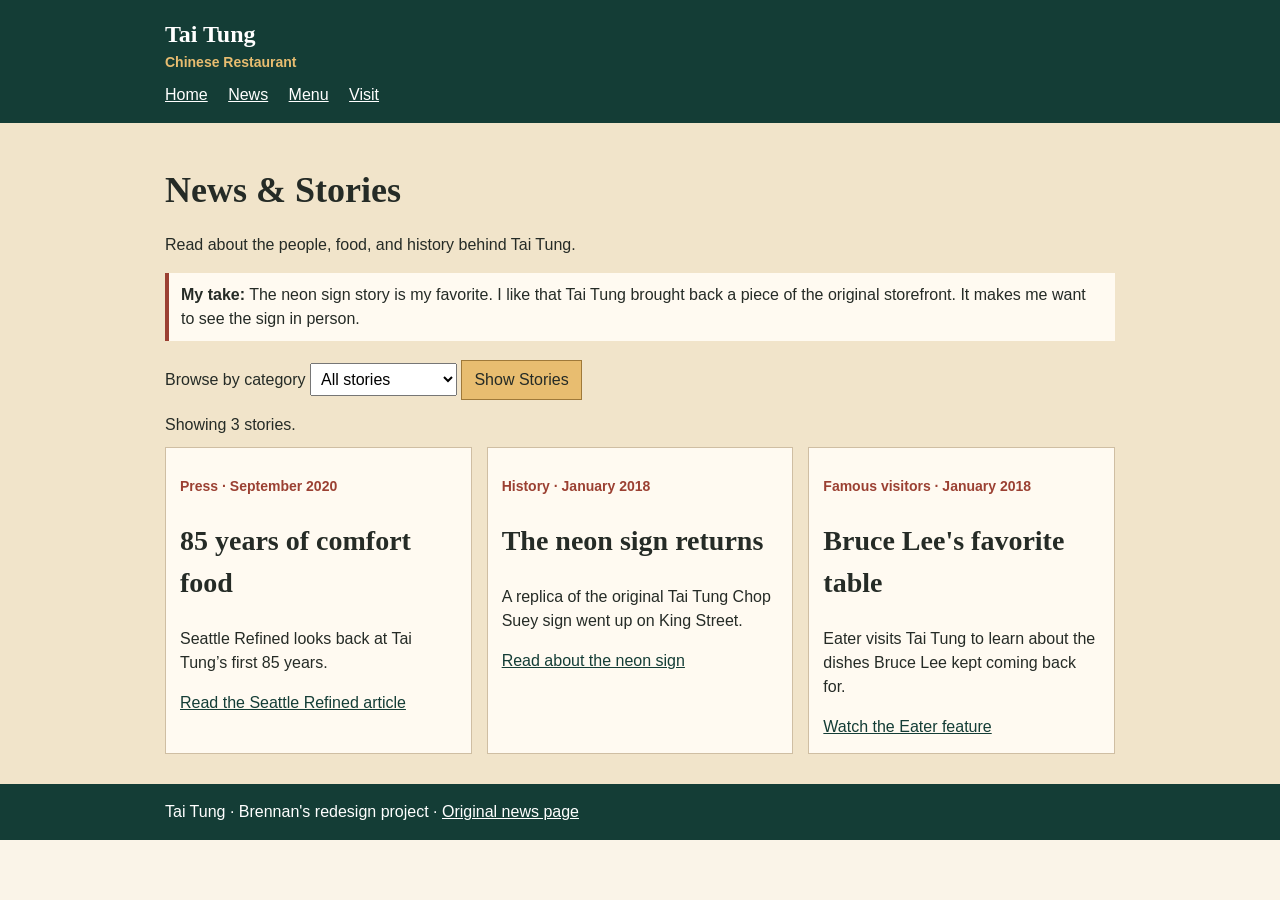
==== news.html @ 674c10a8 "save these" ====
<!DOCTYPE html>
<html lang="en">
<head>
    <meta charset="UTF-8">
    <meta name="viewport" content="width=device-width, initial-scale=1.0">
    <title>Tai Tung | News</title>
    <link rel="stylesheet" href="css/style.css">
    <script src="script.js" defer></script>
</head>
<body>
    <header class="site-header">
        <div class="container">
            <a class="brand" href="index.html">
                Tai Tung
                <span>Chinese Restaurant</span>
            </a>

            <nav aria-label="Main navigation">
                <a href="index.html">Home</a>
                <a href="news.html" aria-current="page">News</a>
                <a href="https://www.taitungrestaurant.com/menu">Menu</a>
                <a href="index.html#visit">Visit</a>
            </nav>
        </div>
    </header>

    <main class="section news-section">
        <div class="container">
            <h1>News &amp; Stories</h1>
            <p>Read about the people, food, and history behind Tai Tung.</p>

            <p class="my-take">
                <strong>My take:</strong> The neon sign story is my favorite.
                I like that Tai Tung brought back a piece of the original
                storefront. It makes me want to see the sign in person.
            </p>

            <form id="news-filter">
                <label for="category">Browse by category</label>
                <select id="category" name="category">
                    <option value="all">All stories</option>
                    <option value="press">Press</option>
                    <option value="history">History</option>
                    <option value="visitors">Famous visitors</option>
                </select>
                <button class="button" type="submit">Show Stories</button>
            </form>

            <output id="story-count" for="category" aria-live="polite">
                Showing 3 stories.
            </output>

            <div class="news-grid">
                <article class="news-card" data-category="press">
                    <p class="eyebrow">Press · September 2020</p>
                    <h2>85 years of comfort food</h2>
                    <p>Seattle Refined looks back at Tai Tung’s first 85 years.</p>
                    <a href="https://seattlerefined.com/eat-drink/tai-tung-celebrates-85-years-of-chinese-comfort-food">
                        Read the Seattle Refined article
                    </a>
                </article>

                <article class="news-card" data-category="history">
                    <p class="eyebrow">History · January 2018</p>
                    <h2>The neon sign returns</h2>
                    <p>A replica of the original Tai Tung Chop Suey sign went up on King Street.</p>
                    <a href="https://nwasianweekly.com/2018/01/neon-sign-at-tai-tung/">
                        Read about the neon sign
                    </a>
                </article>

                <article class="news-card" data-category="visitors">
                    <p class="eyebrow">Famous visitors · January 2018</p>
                    <h2>Bruce Lee's favorite table</h2>
                    <p>Eater visits Tai Tung to learn about the dishes Bruce Lee kept coming back for.</p>
                    <a href="https://www.eater.com/2018/1/15/16886416/tai-tung-seattle-bruce-lee-video">
                        Watch the Eater feature
                    </a>
                </article>
            </div>
        </div>
    </main>

    <footer>
        <div class="container">
            Tai Tung · Brennan's redesign project ·
            <a href="https://www.taitungrestaurant.com/news">Original news page</a>
        </div>
    </footer>
</body>
</html>
---- css/style.css ----
body {
    margin: 0;
    background-color: #faf4e8;
    color: #252b26;
    font-family: Arial, sans-serif;
    line-height: 1.5;
}

.container {
    width: 90%;
    max-width: 950px;
    margin: auto;
}

h1, h2, h3, .brand {
    font-family: Georgia, serif;
}

h1 {
    font-size: 36px;
    margin: 10px 0;
}

h2 {
    font-size: 28px;
}

a {
    color: #143d36;
}

.site-header, footer {
    background-color: #143d36;
    color: white;
    padding: 16px 0;
}

.site-header a, footer a {
    color: white;
}

.brand {
    font-size: 24px;
    font-weight: bold;
    text-decoration: none;
}

.brand span {
    display: block;
    font-family: Arial, sans-serif;
    font-size: 14px;
    color: #e8bd70;
}

nav {
    margin-top: 10px;
}

nav a {
    display: inline-block;
    margin-right: 16px;
}

.hero, .section {
    padding: 30px 0;
}

.visit-strip, .news-section {
    background-color: #f1e4ca;
}

.quick-info {
    padding: 12px 0;
}

.quick-info span {
    display: inline-block;
    margin-right: 12px;
    margin-left: 8px;
}

/* CSS Grid for the photos and news cards */
.two-column {
    display: grid;
    grid-template-columns: 1fr 1fr;
    gap: 24px;
    align-items: center;
}

.news-grid {
    display: grid;
    grid-template-columns: 1fr 1fr 1fr;
    gap: 15px;
}

.news-card {
    background-color: #fffaf1;
    border: 1px solid #cfbea3;
    padding: 14px;
}

.eyebrow {
    color: #9b4032;
    font-size: 14px;
    font-weight: bold;
}

figure {
    margin: 0;
}

img {
    display: block;
    width: 100%;
}

figcaption {
    font-size: 13px;
    margin-top: 5px;
}

.buttons {
    margin-top: 15px;
}

.button {
    display: inline-block;
    background-color: #e8bd70;
    color: #252b26;
    border: 1px solid #9f7939;
    padding: 7px 12px;
    margin: 3px 3px 3px 0;
    font: inherit;
    text-decoration: none;
    cursor: pointer;
}

select {
    padding: 6px;
    font: inherit;
}

output {
    display: block;
    margin: 10px 0;
}

.my-take {
    background-color: #fffaf1;
    border-left: 4px solid #9b4032;
    padding: 10px 12px;
}

table {
    width: 100%;
    border-collapse: collapse;
}

caption {
    font-weight: bold;
    text-align: left;
    margin-bottom: 6px;
}

th, td {
    border: 1px solid #cfbea3;
    padding: 8px;
    text-align: left;
}

thead {
    background-color: #143d36;
    color: white;
}

@media (max-width: 700px) {
    .two-column, .news-grid {
        grid-template-columns: 1fr;
    }
}
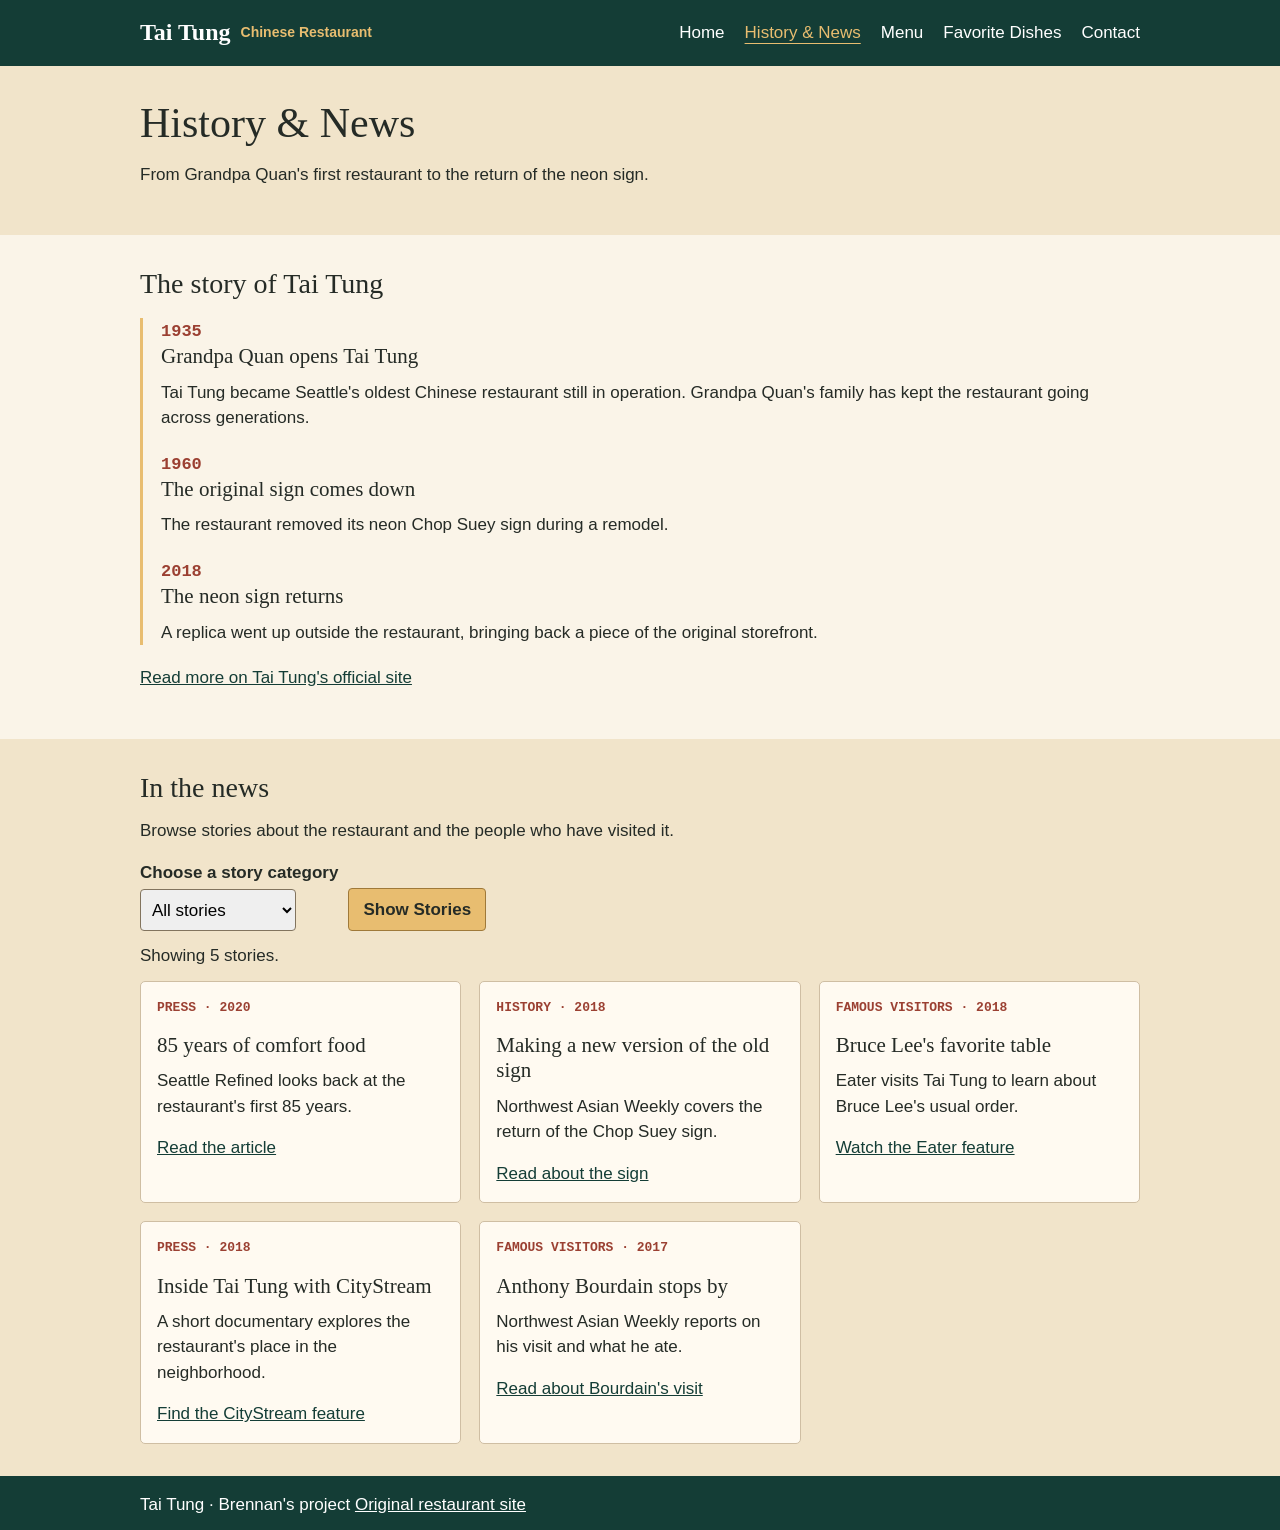
==== commit a3d664ab: "Changes Pushed to final" ====
--- a/news.html
+++ b/news.html
@@ -3,13 +3,14 @@
 <head>
     <meta charset="UTF-8">
     <meta name="viewport" content="width=device-width, initial-scale=1.0">
-    <title>Tai Tung | News</title>
+    <title>Tai Tung Chinese Restaurant | History &amp; News</title>
     <link rel="stylesheet" href="css/style.css">
+    <link rel="icon" type="image/png" href="images/horse.png">
     <script src="script.js" defer></script>
 </head>
 <body>
     <header class="site-header">
-        <div class="container">
+        <div class="container header-inner">
             <a class="brand" href="index.html">
                 Tai Tung
                 <span>Chinese Restaurant</span>
@@ -17,74 +18,137 @@
 
             <nav aria-label="Main navigation">
                 <a href="index.html">Home</a>
-                <a href="news.html" aria-current="page">News</a>
-                <a href="https://www.taitungrestaurant.com/menu">Menu</a>
-                <a href="index.html#visit">Visit</a>
+                <a href="news.html" aria-current="page">History &amp; News</a>
+                <a href="menu.html">Menu</a>
+                <a href="favorites.html">Favorite Dishes</a>
+                <a href="contact.html">Contact</a>
             </nav>
         </div>
     </header>
 
-    <main class="section news-section">
-        <div class="container">
-            <h1>News &amp; Stories</h1>
-            <p>Read about the people, food, and history behind Tai Tung.</p>
+    <main>
+        <section class="page-heading">
+            <div class="container">
+                <h1>History &amp; News</h1>
+                <p>From Grandpa Quan's first restaurant to the return of the neon sign.</p>
+            </div>
+        </section>
 
-            <p class="my-take">
-                <strong>My take:</strong> The neon sign story is my favorite.
-                I like that Tai Tung brought back a piece of the original
-                storefront. It makes me want to see the sign in person.
+        <section class="section container" aria-labelledby="history-title">
+            <h2 id="history-title">The story of Tai Tung</h2>
+
+            <ol class="history-timeline">
+                <li>
+                    <strong>1935</strong>
+                    <div>
+                        <h3>Grandpa Quan opens Tai Tung</h3>
+                        <p>
+                            Tai Tung became Seattle's oldest Chinese restaurant
+                            still in operation. Grandpa Quan's family has kept
+                            the restaurant going across generations.
+                        </p>
+                    </div>
+                </li>
+
+                <li>
+                    <strong>1960</strong>
+                    <div>
+                        <h3>The original sign comes down</h3>
+                        <p>
+                            The restaurant removed its neon Chop Suey sign
+                            during a remodel.
+                        </p>
+                    </div>
+                </li>
+
+                <li>
+                    <strong>2018</strong>
+                    <div>
+                        <h3>The neon sign returns</h3>
+                        <p>
+                            A replica went up outside the restaurant, bringing
+                            back a piece of the original storefront.
+                        </p>
+                    </div>
+                </li>
+            </ol>
+
+            <p>
+                <a href="https://www.taitungrestaurant.com/news"
+                   target="_blank" rel="noopener noreferrer">Read more on Tai Tung's official site</a>
             </p>
+        </section>
 
-            <form id="news-filter">
-                <label for="category">Browse by category</label>
-                <select id="category" name="category">
-                    <option value="all">All stories</option>
-                    <option value="press">Press</option>
-                    <option value="history">History</option>
-                    <option value="visitors">Famous visitors</option>
-                </select>
-                <button class="button" type="submit">Show Stories</button>
-            </form>
+        <section class="section news-section" aria-labelledby="news-title">
+            <div class="container">
+                <h2 id="news-title">In the news</h2>
+                <p>Browse stories about the restaurant and the people who have visited it.</p>
 
-            <output id="story-count" for="category" aria-live="polite">
-                Showing 3 stories.
-            </output>
+                <form class="filter-form" id="news-filter">
+                    <div>
+                        <label for="news-category">Choose a story category</label>
+                        <select id="news-category">
+                            <option value="all">All stories</option>
+                            <option value="press">Press</option>
+                            <option value="history">History</option>
+                            <option value="visitors">Famous visitors</option>
+                        </select>
+                    </div>
+                    <button class="button" type="submit">Show Stories</button>
+                </form>
 
-            <div class="news-grid">
-                <article class="news-card" data-category="press">
-                    <p class="eyebrow">Press · September 2020</p>
-                    <h2>85 years of comfort food</h2>
-                    <p>Seattle Refined looks back at Tai Tung’s first 85 years.</p>
-                    <a href="https://seattlerefined.com/eat-drink/tai-tung-celebrates-85-years-of-chinese-comfort-food">
-                        Read the Seattle Refined article
-                    </a>
-                </article>
+                <output id="story-count" for="news-category" aria-live="polite">Showing 5 stories.</output>
 
-                <article class="news-card" data-category="history">
-                    <p class="eyebrow">History · January 2018</p>
-                    <h2>The neon sign returns</h2>
-                    <p>A replica of the original Tai Tung Chop Suey sign went up on King Street.</p>
-                    <a href="https://nwasianweekly.com/2018/01/neon-sign-at-tai-tung/">
-                        Read about the neon sign
-                    </a>
-                </article>
+                <div class="three-column">
+                    <article class="panel news-card" data-category="press">
+                        <p class="eyebrow">Press · 2020</p>
+                        <h3>85 years of comfort food</h3>
+                        <p>Seattle Refined looks back at the restaurant's first 85 years.</p>
+                        <a href="https://seattlerefined.com/eat-drink/tai-tung-celebrates-85-years-of-chinese-comfort-food"
+                           target="_blank" rel="noopener noreferrer">Read the article</a>
+                    </article>
 
-                <article class="news-card" data-category="visitors">
-                    <p class="eyebrow">Famous visitors · January 2018</p>
-                    <h2>Bruce Lee's favorite table</h2>
-                    <p>Eater visits Tai Tung to learn about the dishes Bruce Lee kept coming back for.</p>
-                    <a href="https://www.eater.com/2018/1/15/16886416/tai-tung-seattle-bruce-lee-video">
-                        Watch the Eater feature
-                    </a>
-                </article>
+                    <article class="panel news-card" data-category="history">
+                        <p class="eyebrow">History · 2018</p>
+                        <h3>Making a new version of the old sign</h3>
+                        <p>Northwest Asian Weekly covers the return of the Chop Suey sign.</p>
+                        <a href="https://nwasianweekly.com/2018/01/neon-sign-at-tai-tung/"
+                           target="_blank" rel="noopener noreferrer">Read about the sign</a>
+                    </article>
+
+                    <article class="panel news-card" data-category="visitors">
+                        <p class="eyebrow">Famous visitors · 2018</p>
+                        <h3>Bruce Lee's favorite table</h3>
+                        <p>Eater visits Tai Tung to learn about Bruce Lee's usual order.</p>
+                        <a href="https://www.eater.com/2018/1/15/16886416/tai-tung-seattle-bruce-lee-video"
+                           target="_blank" rel="noopener noreferrer">Watch the Eater feature</a>
+                    </article>
+
+                    <article class="panel news-card" data-category="press">
+                        <p class="eyebrow">Press · 2018</p>
+                        <h3>Inside Tai Tung with CityStream</h3>
+                        <p>A short documentary explores the restaurant's place in the neighborhood.</p>
+                        <a href="https://www.taitungrestaurant.com/news"
+                           target="_blank" rel="noopener noreferrer">Find the CityStream feature</a>
+                    </article>
+
+                    <article class="panel news-card" data-category="visitors">
+                        <p class="eyebrow">Famous visitors · 2017</p>
+                        <h3>Anthony Bourdain stops by</h3>
+                        <p>Northwest Asian Weekly reports on his visit and what he ate.</p>
+                        <a href="https://nwasianweekly.com/2017/07/anthony-bourdain-eats-at-tai-tung/"
+                           target="_blank" rel="noopener noreferrer">Read about Bourdain's visit</a>
+                    </article>
+                </div>
             </div>
-        </div>
+        </section>
     </main>
 
     <footer>
         <div class="container">
-            Tai Tung · Brennan's redesign project ·
-            <a href="https://www.taitungrestaurant.com/news">Original news page</a>
+           Tai Tung · Brennan's project
+            <a href="https://www.taitungrestaurant.com/"
+               target="_blank" rel="noopener noreferrer">Original restaurant site</a>
         </div>
     </footer>
 </body>
--- a/css/style.css
+++ b/css/style.css
@@ -1,180 +1,383 @@
+
+@font-face {
+    font-family: "Source Sans 3";
+    src: url("../fonts/source-sans.woff2") format("woff2");
+}
+
+@font-face {
+    font-family: "Source Serif 4";
+    src: url("../fonts/source-serif.woff2") format("woff2");
+    font-weight: 600;
+}
+
+@font-face {
+    font-family: "Source Code Pro";
+    src: url("../fonts/source-code.woff2") format("woff2");
+    font-weight: 600;
+}
+
+
+* {
+    box-sizing: border-box;
+}
+
 body {
     margin: 0;
     background-color: #faf4e8;
     color: #252b26;
-    font-family: Arial, sans-serif;
+    font-family: "Source Sans 3", Arial, sans-serif;
+    font-size: 17px;
     line-height: 1.5;
 }
 
 .container {
     width: 90%;
-    max-width: 950px;
-    margin: auto;
+    max-width: 1000px;
+    margin: 0 auto;
 }
 
 h1, h2, h3, .brand {
-    font-family: Georgia, serif;
+    font-family: "Source Serif 4", Georgia, serif;
+    font-weight: 600;
+    line-height: 1.2;
 }
 
 h1 {
-    font-size: 36px;
-    margin: 10px 0;
+    margin: 0 0 14px;
+    font-size: 42px;
 }
 
 h2 {
+    margin: 0 0 14px;
     font-size: 28px;
+}
+
+h3 {
+    margin: 0 0 10px;
+    font-size: 21px;
+}
+
+p {
+    margin: 0 0 16px;
 }
 
 a {
     color: #143d36;
-}
-
-.site-header, footer {
-    background-color: #143d36;
-    color: white;
-    padding: 16px 0;
-}
-
-.site-header a, footer a {
-    color: white;
-}
-
-.brand {
-    font-size: 24px;
-    font-weight: bold;
-    text-decoration: none;
-}
-
-.brand span {
-    display: block;
-    font-family: Arial, sans-serif;
-    font-size: 14px;
-    color: #e8bd70;
-}
-
-nav {
-    margin-top: 10px;
-}
-
-nav a {
-    display: inline-block;
-    margin-right: 16px;
-}
-
-.hero, .section {
-    padding: 30px 0;
-}
-
-.visit-strip, .news-section {
-    background-color: #f1e4ca;
-}
-
-.quick-info {
-    padding: 12px 0;
-}
-
-.quick-info span {
-    display: inline-block;
-    margin-right: 12px;
-    margin-left: 8px;
-}
-
-/* CSS Grid for the photos and news cards */
-.two-column {
-    display: grid;
-    grid-template-columns: 1fr 1fr;
-    gap: 24px;
-    align-items: center;
-}
-
-.news-grid {
-    display: grid;
-    grid-template-columns: 1fr 1fr 1fr;
-    gap: 15px;
-}
-
-.news-card {
-    background-color: #fffaf1;
-    border: 1px solid #cfbea3;
-    padding: 14px;
-}
-
-.eyebrow {
-    color: #9b4032;
-    font-size: 14px;
-    font-weight: bold;
-}
-
-figure {
-    margin: 0;
 }
 
 img {
     display: block;
     width: 100%;
-}
-
-figcaption {
+    height: auto;
+}
+
+.section, .page-heading {
+    padding: 32px 0;
+}
+
+.page-heading, .news-section, .home-neighborhood {
+    background-color: #f1e4ca;
+}
+
+.page-heading p, .intro-text {
+    max-width: 650px;
+}
+
+.eyebrow {
+    color: #9b4032;
+    font-family: "Source Code Pro", monospace;
     font-size: 13px;
-    margin-top: 5px;
-}
+    font-weight: 600;
+    text-transform: uppercase;
+}
+
+
+.site-header, footer {
+    padding: 16px 0;
+    background-color: #143d36;
+    color: white;
+}
+
+.site-header a, footer a {
+    color: white;
+}
+
+.header-inner, nav {
+    display: flex;
+    flex-wrap: wrap;
+    align-items: center;
+    gap: 12px 20px;
+}
+
+.header-inner {
+    justify-content: space-between;
+}
+
+.brand {
+    display: inline-flex;
+    align-items: center;
+    gap: 10px;
+    font-size: 24px;
+    text-decoration: none;
+}
+
+.brand span {
+    display: block;
+    color: #e8bd70;
+    font-family: "Source Sans 3", Arial, sans-serif;
+    font-size: 14px;
+}
+
+.brand-logo {
+    width: 54px;
+    height: 54px;
+    flex-shrink: 0;
+    object-fit: cover;
+    border: 2px solid #e8bd70;
+    border-radius: 50%;
+}
+
+nav a {
+    padding: 4px 0;
+    text-decoration: none;
+}
+
+nav a:hover, nav a[aria-current="page"] {
+    color: #e8bd70;
+    text-decoration: underline;
+    text-underline-offset: 5px;
+}
+
 
 .buttons {
-    margin-top: 15px;
+    display: flex;
+    flex-wrap: wrap;
+    gap: 10px;
+    margin-top: 16px;
 }
 
 .button {
     display: inline-block;
+    padding: 8px 14px;
+    border: 1px solid #9f7939;
+    border-radius: 4px;
     background-color: #e8bd70;
     color: #252b26;
-    border: 1px solid #9f7939;
-    padding: 7px 12px;
-    margin: 3px 3px 3px 0;
     font: inherit;
+    font-weight: bold;
     text-decoration: none;
     cursor: pointer;
 }
 
-select {
-    padding: 6px;
+.button:hover {
+    background-color: #f3d396;
+}
+
+.button-green {
+    background-color: #143d36;
+    color: white;
+}
+
+.button-green:hover {
+    background-color: #22574e;
+}
+
+.panel, .dish-card {
+    border: 1px solid #cfbea3;
+    border-radius: 5px;
+    background-color: #fffaf1;
+}
+
+.panel, .dish-details {
+    padding: 16px;
+}
+
+
+.two-column, .three-column, .home-guide, .contact-grid {
+    display: grid;
+    gap: 18px;
+}
+
+.two-column, .contact-grid {
+    grid-template-columns: 1fr 1fr;
+}
+
+.three-column, .home-guide {
+    grid-template-columns: 1fr 1fr 1fr;
+}
+
+
+.home-hero {
+    background-color: #143d36;
+    color: white;
+}
+
+.home-hero-media {
+    margin: 0;
+}
+
+.home-hero-media img {
+    height: 440px;
+    object-fit: cover;
+    object-position: center 40%;
+}
+
+.home-hero-media figcaption {
+    padding: 5px 5% 0;
+    color: #faf4e8;
+    font-size: 13px;
+    text-align: right;
+}
+
+.home-hero-content {
+    padding: 24px 0 32px;
+}
+
+.home-hero-content p {
+    max-width: 560px;
+}
+
+.home-hero .eyebrow {
+    color: #e8bd70;
+}
+
+.button-outline {
+    border-color: white;
+    background-color: transparent;
+    color: white;
+}
+
+.button-outline:hover {
+    background-color: white;
+    color: #143d36;
+}
+
+.home-guide {
+    margin-top: 20px;
+}
+
+.home-neighborhood .two-column {
+    align-items: center;
+}
+
+
+.history-timeline {
+    padding-left: 18px;
+    border-left: 3px solid #e8bd70;
+    list-style: none;
+}
+
+.history-timeline li {
+    margin-bottom: 20px;
+}
+
+.history-timeline strong {
+    color: #9b4032;
+    font-family: "Source Code Pro", monospace;
+}
+
+
+.dish-card {
+    overflow: hidden;
+}
+
+.dish-card img {
+    height: 190px;
+    object-fit: cover;
+}
+
+.favorites-grid, .favorites-pick, .menu-note {
+    margin-top: 20px;
+}
+
+
+.contact-grid {
+    align-items: start;
+}
+
+address {
+    margin-bottom: 14px;
+    font-style: normal;
+}
+
+table {
+    width: 100%;
+    margin-bottom: 24px;
+    border-collapse: collapse;
+}
+
+caption {
+    margin-bottom: 8px;
+    font-weight: bold;
+    text-align: left;
+}
+
+th, td {
+    padding: 8px;
+    border: 1px solid #cfbea3;
+    text-align: left;
+}
+
+thead {
+    background-color: #143d36;
+    color: white;
+}
+
+tbody {
+    background-color: #fffaf1;
+}
+
+.filter-form, .form-row {
+    display: flex;
+    flex-wrap: wrap;
+    align-items: end;
+    gap: 10px;
+}
+
+.form-row > div {
+    flex: 1 1 130px;
+}
+
+label {
+    display: block;
+    margin-bottom: 4px;
+    font-weight: bold;
+}
+
+select, input {
+    max-width: 100%;
+    min-height: 42px;
+    padding: 7px;
+    border: 1px solid #82745e;
+    border-radius: 4px;
     font: inherit;
+}
+
+.reservation-form input {
+    width: 100%;
+    margin-bottom: 12px;
 }
 
 output {
     display: block;
-    margin: 10px 0;
-}
-
-.my-take {
-    background-color: #fffaf1;
-    border-left: 4px solid #9b4032;
-    padding: 10px 12px;
-}
-
-table {
-    width: 100%;
-    border-collapse: collapse;
-}
-
-caption {
+    margin: 12px 0;
+}
+
+#reservation-output:not(:empty) {
+    padding: 10px;
+    border-left: 4px solid #143d36;
+    background-color: #f1e4ca;
+}
+h1, h2, h3 {
+    font-family: Georgia, serif;
+    font-weight: normal;
+}
+.home-hero h1 {
+    font-family: "Arial Rounded MT Bold", "Trebuchet MS", sans-serif;
     font-weight: bold;
-    text-align: left;
-    margin-bottom: 6px;
-}
-
-th, td {
-    border: 1px solid #cfbea3;
-    padding: 8px;
-    text-align: left;
-}
-
-thead {
-    background-color: #143d36;
-    color: white;
-}
-
-@media (max-width: 700px) {
-    .two-column, .news-grid {
-        grid-template-columns: 1fr;
-    }
-}+    color: #fffaf1;
+    letter-spacing: 1px;
+    -webkit-text-stroke: 1.5px #e8bd70;
+    text-shadow: 2px 3px 0 #0c251f;
+}
+
